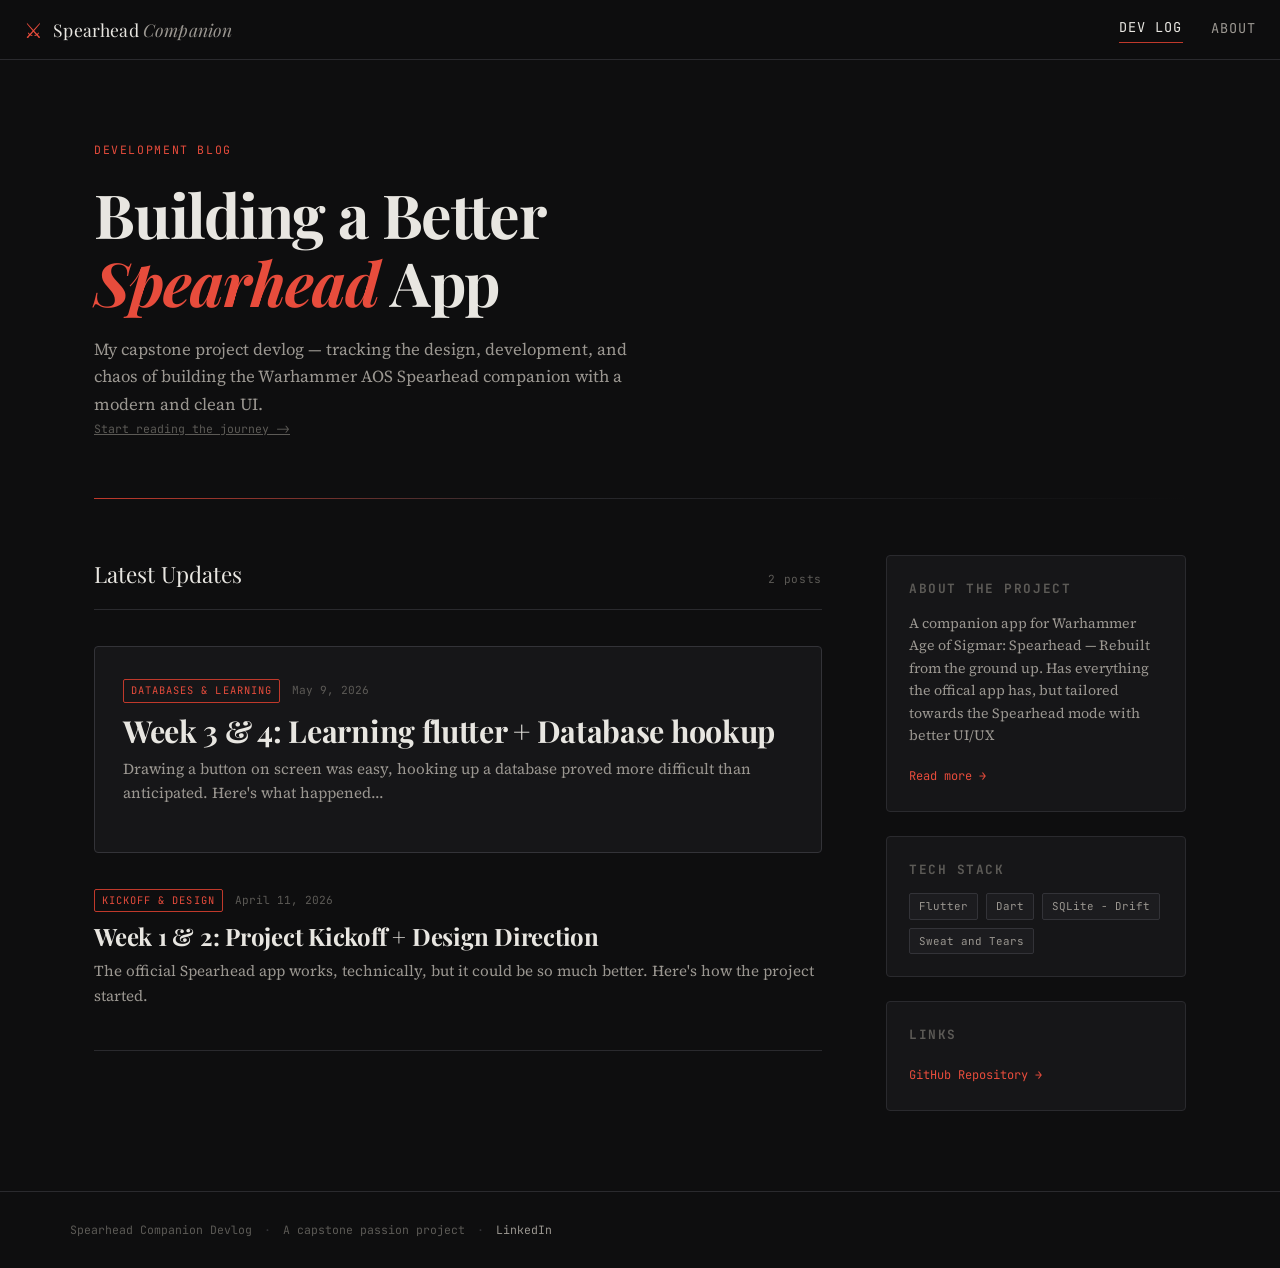
==== index.html @ eaeff4f4 "Init Week 1 and 2 done, need to finish3 & 4, and hookup giscus before publishing" ====
<!DOCTYPE html>
<html lang="en">
<head>
  <meta charset="UTF-8" />
  <meta name="viewport" content="width=device-width, initial-scale=1.0" />
  <title>Spearhead Companion — Dev Blog</title>
  <link rel="preconnect" href="https://fonts.googleapis.com" />
  <link href="https://fonts.googleapis.com/css2?family=Playfair+Display:ital,wght@0,400;0,700;1,400&family=Source+Serif+4:ital,opsz,wght@0,8..60,300;0,8..60,400;1,8..60,300&family=JetBrains+Mono:wght@400;500&display=swap" rel="stylesheet" />
  <link rel="stylesheet" href="assets/css/main.css" />
</head>
<body>

  <!-- NAV -->
  <nav class="site-nav">
    <a href="index.html" class="nav-brand">
      <span class="brand-icon">⚔</span>
      <span class="brand-text">Spearhead <em>Companion</em></span>
    </a>
    <div class="nav-links">
      <a href="index.html" class="nav-link active">Dev Log</a>
      <a href="about.html" class="nav-link">About</a>
    </div>
  </nav>

  <!-- HERO -->
  <header class="hero">
    <div class="hero-inner">
      <p class="hero-eyebrow">Development Blog</p>
      <h1 class="hero-title">Building a Better<br /><em>Spearhead</em> App</h1>
      <p class="hero-sub">My capstone project devlog — tracking the design, development, and chaos of building the Warhammer AOS Spearhead companion with a modern and clean UI. <a href="post.html?slug=week-1-kickoff" class="footer-inner"><u>Start reading the journey -></u></a></p>
    </div>
    <div class="hero-rule"></div>
  </header>

  <!-- MAIN CONTENT -->
  <main class="main-layout">
    <section class="posts-section">
      <div class="section-header">
        <h2 class="section-title">Latest Updates</h2>
        <span class="post-count" id="post-count">Loading…</span>
      </div>
      <div class="posts-grid" id="posts-grid">
        <div class="loading-state">
          <div class="loading-spinner"></div>
          <p>Fetching dispatches from the war room…</p>
        </div>
      </div>
    </section>

    <aside class="sidebar">
      <div class="sidebar-card">
        <h3 class="sidebar-heading">About the Project</h3>
        <p>A companion app for Warhammer Age of Sigmar: Spearhead — Rebuilt from the ground up. Has everything the offical app has, but tailored towards the Spearhead mode with better UI/UX</p>
        <a href="about.html" class="sidebar-link">Read more →</a>
      </div>

      <div class="sidebar-card">
        <h3 class="sidebar-heading">Tech Stack</h3>
        <ul class="tag-list">
          <li class="tag">Flutter</li>
          <li class="tag">Dart</li>
          <li class="tag">SQLite - Drift</li>
          <li class="tag">Sweat and Tears</li>
        </ul>
      </div>

      <div class="sidebar-card">
        <h3 class="sidebar-heading">Links</h3>
        <a href="https://github.com/Amandaleeanne/Warhammer-AOSpearhead-Companion" class="sidebar-link ext-link" target="_blank">GitHub Repository →</a>
      </div>
    </aside>
  </main>

  <footer class="site-footer">
    <div class="footer-inner">
      <span>Spearhead Companion Devlog</span>
      <span class="footer-divider">·</span>
      <span>A capstone passion project</span>
      <span class="footer-divider">·</span>
      <span><a href="https://www.linkedin.com/in/amandaleeanne-schock-86422a244/" class="footer-back">LinkedIn</a></span>
    </div>
  </footer>

  <script src="assets/js/posts.js"></script>
  <script src="assets/js/home.js"></script>
</body>
</html>
---- assets/css/main.css ----
/* ============================================
   SPEARHEAD DEVLOG — MAIN STYLES
   Dark editorial, Warhammer-adjacent, Medium-clean
   ============================================ */

:root {
  --bg:          #0e0e0f;
  --bg-card:     #161618;
  --bg-hover:    #1c1c1f;
  --border:      #2a2a2e;
  --border-light:#333338;

  --text-primary:   #e8e6e1;
  --text-secondary: #9b9791;
  --text-muted:     #5c5a56;

  --accent:       #c0392b;
  --accent-light: #e74c3c;
  --accent-glow:  rgba(192, 57, 43, 0.15);

  --font-display: 'Playfair Display', Georgia, serif;
  --font-body:    'Source Serif 4', Georgia, serif;
  --font-mono:    'JetBrains Mono', monospace;

  --max-w: 1140px;
  --gutter: 24px;
  --radius: 4px;
}

*, *::before, *::after { box-sizing: border-box; margin: 0; padding: 0; }

html { scroll-behavior: smooth; }

body {
  background: var(--bg);
  color: var(--text-primary);
  font-family: var(--font-body);
  font-size: 18px;
  line-height: 1.7;
  min-height: 100vh;
  -webkit-font-smoothing: antialiased;
}

a { color: inherit; text-decoration: none; }
img { max-width: 100%; display: block; }

/* ── SCROLLBAR ── */
::-webkit-scrollbar { width: 6px; }
::-webkit-scrollbar-track { background: var(--bg); }
::-webkit-scrollbar-thumb { background: var(--border-light); border-radius: 3px; }

/* ============================================
   NAV
   ============================================ */
.site-nav {
  position: sticky;
  top: 0;
  z-index: 100;
  display: flex;
  align-items: center;
  justify-content: space-between;
  padding: 0 var(--gutter);
  height: 60px;
  background: rgba(14, 14, 15, 0.92);
  backdrop-filter: blur(12px);
  border-bottom: 1px solid var(--border);
}

.nav-brand {
  display: flex;
  align-items: center;
  gap: 10px;
  font-family: var(--font-display);
  font-size: 1.1rem;
  letter-spacing: 0.01em;
  transition: opacity 0.2s;
}
.nav-brand:hover { opacity: 0.8; }

.brand-icon {
  font-size: 1.3rem;
  color: var(--accent-light);
  line-height: 1;
}

.brand-text em {
  font-style: italic;
  color: var(--text-secondary);
}

.nav-links {
  display: flex;
  align-items: center;
  gap: 28px;
}

.nav-link {
  font-family: var(--font-mono);
  font-size: 0.85rem;
  letter-spacing: 0.08em;
  text-transform: uppercase;
  color: var(--text-secondary);
  transition: color 0.2s;
  padding-bottom: 2px;
}
.nav-link:hover,
.nav-link.active {
  color: var(--text-primary);
}
.nav-link.active {
  border-bottom: 1px solid var(--accent);
}

/* ============================================
   HERO
   ============================================ */
.hero {
  padding: 80px var(--gutter) 0;
  max-width: var(--max-w);
  margin: 0 auto;
}

.hero-inner {
  max-width: 680px;
}

.hero-eyebrow {
  font-family: var(--font-mono);
  font-size: 0.72rem;
  letter-spacing: 0.14em;
  text-transform: uppercase;
  color: var(--accent-light);
  margin-bottom: 20px;
}

.hero-title {
  font-family: var(--font-display);
  font-size: clamp(2.4rem, 5vw, 3.8rem);
  font-weight: 700;
  line-height: 1.12;
  letter-spacing: -0.02em;
  color: var(--text-primary);
  margin-bottom: 20px;
}
.hero-title em {
  font-style: italic;
  color: var(--accent-light);
}

.hero-sub {
  font-size: 1.05rem;
  color: var(--text-secondary);
  line-height: 1.65;
  max-width: 560px;
}

.hero-rule {
  margin-top: 60px;
  height: 1px;
  background: linear-gradient(to right, var(--accent) 0%, var(--border) 40%, transparent 100%);
}

/* ============================================
   MAIN LAYOUT
   ============================================ */
.main-layout {
  max-width: var(--max-w);
  margin: 0 auto;
  padding: 56px var(--gutter) 80px;
  display: grid;
  grid-template-columns: 1fr 300px;
  gap: 64px;
  align-items: start;
}

/* ============================================
   POSTS SECTION
   ============================================ */
.section-header {
  display: flex;
  align-items: baseline;
  justify-content: space-between;
  margin-bottom: 36px;
  padding-bottom: 16px;
  border-bottom: 1px solid var(--border);
}

.section-title {
  font-family: var(--font-display);
  font-size: 1.4rem;
  font-weight: 400;
  color: var(--text-primary);
}

.post-count {
  font-family: var(--font-mono);
  font-size: 0.7rem;
  color: var(--text-muted);
  letter-spacing: 0.06em;
}

/* ── POST CARDS ── */
.posts-grid {
  display: flex;
  flex-direction: column;
  gap: 0;
}

.post-card {
  display: grid;
  grid-template-columns: 1fr;
  padding: 28px 0;
  border-bottom: 1px solid var(--border);
  cursor: pointer;
  transition: background 0.15s;
  text-decoration: none;
  color: inherit;
}
.post-card:hover { background: none; }
.post-card:hover .post-card-title { color: var(--accent-light); }
.post-card:first-child { padding-top: 0; }

.post-card-meta {
  display: flex;
  align-items: center;
  gap: 12px;
  margin-bottom: 10px;
}

.post-card-tag {
  font-family: var(--font-mono);
  font-size: 0.65rem;
  letter-spacing: 0.1em;
  text-transform: uppercase;
  color: var(--accent-light);
  border: 1px solid var(--accent);
  padding: 2px 7px;
  border-radius: 2px;
}

.post-card-date {
  font-family: var(--font-mono);
  font-size: 0.7rem;
  color: var(--text-muted);
}

.post-card-title {
  font-family: var(--font-display);
  font-size: 1.5rem;
  font-weight: 700;
  line-height: 1.2;
  letter-spacing: -0.01em;
  margin-bottom: 8px;
  transition: color 0.2s;
}

.post-card-excerpt {
  font-size: 0.95rem;
  color: var(--text-secondary);
  line-height: 1.6;
  display: -webkit-box;
  -webkit-line-clamp: 2;
  -webkit-box-orient: vertical;
  overflow: hidden;
}

.post-card-footer {
  display: flex;
  align-items: center;
  gap: 16px;
  margin-top: 14px;
}

.post-card-readtime {
  font-family: var(--font-mono);
  font-size: 0.68rem;
  color: var(--text-muted);
}

.post-card-video-badge {
  font-family: var(--font-mono);
  font-size: 0.65rem;
  color: var(--text-muted);
  display: flex;
  align-items: center;
  gap: 5px;
}
.post-card-video-badge::before {
  content: '▶';
  color: var(--accent-light);
  font-size: 0.6rem;
}

/* ── FEATURED CARD (first post) ── */
.post-card.featured {
  padding: 32px 28px;
  background: var(--bg-card);
  border: 1px solid var(--border-light);
  border-radius: var(--radius);
  margin-bottom: 8px;
}
.post-card.featured .post-card-title { font-size: 1.9rem; }

/* ── LOADING STATE ── */
.loading-state {
  display: flex;
  flex-direction: column;
  align-items: center;
  gap: 16px;
  padding: 60px 0;
  color: var(--text-muted);
  font-size: 0.9rem;
  font-family: var(--font-mono);
}

.loading-spinner {
  width: 28px;
  height: 28px;
  border: 2px solid var(--border);
  border-top-color: var(--accent);
  border-radius: 50%;
  animation: spin 0.8s linear infinite;
}

@keyframes spin { to { transform: rotate(360deg); } }

/* ── EMPTY STATE ── */
.empty-state {
  text-align: center;
  padding: 80px 20px;
  color: var(--text-muted);
}
.empty-state h3 {
  font-family: var(--font-display);
  font-size: 1.4rem;
  margin-bottom: 12px;
  color: var(--text-secondary);
}

/* ============================================
   SIDEBAR
   ============================================ */
.sidebar {
  display: flex;
  flex-direction: column;
  gap: 24px;
  position: sticky;
  top: 84px;
}

.sidebar-card {
  background: var(--bg-card);
  border: 1px solid var(--border);
  border-radius: var(--radius);
  padding: 22px;
}

.sidebar-heading {
  font-family: var(--font-mono);
  font-size: 0.80rem;
  letter-spacing: 0.12em;
  text-transform: uppercase;
  color: var(--text-muted);
  margin-bottom: 12px;
}

.sidebar-card p {
  font-size: 0.88rem;
  color: var(--text-secondary);
  line-height: 1.6;
  margin-bottom: 12px;
}

.sidebar-link {
  font-family: var(--font-mono);
  font-size: 0.75rem;
  color: var(--accent-light);
  transition: opacity 0.2s;
}
.sidebar-link:hover { opacity: 0.75; }

.tag-list {
  list-style: none;
  display: flex;
  flex-wrap: wrap;
  gap: 8px;
}

.tag {
  font-family: var(--font-mono);
  font-size: 0.68rem;
  padding: 3px 9px;
  background: var(--bg-hover);
  border: 1px solid var(--border-light);
  border-radius: 2px;
  color: var(--text-secondary);
}

/* ============================================
   FOOTER
   ============================================ */
.site-footer {
  border-top: 1px solid var(--border);
  padding: 28px var(--gutter);
}

.footer-inner {
  max-width: var(--max-w);
  margin: 0 auto;
  display: flex;
  align-items: center;
  gap: 12px;
  font-family: var(--font-mono);
  font-size: 0.72rem;
  color: var(--text-muted);
}

.footer-divider { color: var(--border-light); }

.footer-back {
  color: var(--text-secondary);
  transition: color 0.2s;
}
.footer-back:hover { color: var(--accent-light); }

/* ============================================
   RESPONSIVE
   ============================================ */
@media (max-width: 900px) {
  .main-layout {
    grid-template-columns: 1fr;
    gap: 48px;
  }
  .sidebar { position: static; }
}

@media (max-width: 600px) {
  .hero { padding-top: 48px; }
  .hero-title { font-size: 2rem; }
  .post-card.featured { padding: 20px; }
  .post-card.featured .post-card-title { font-size: 1.5rem; }
  .nav-links { gap: 16px; }
}
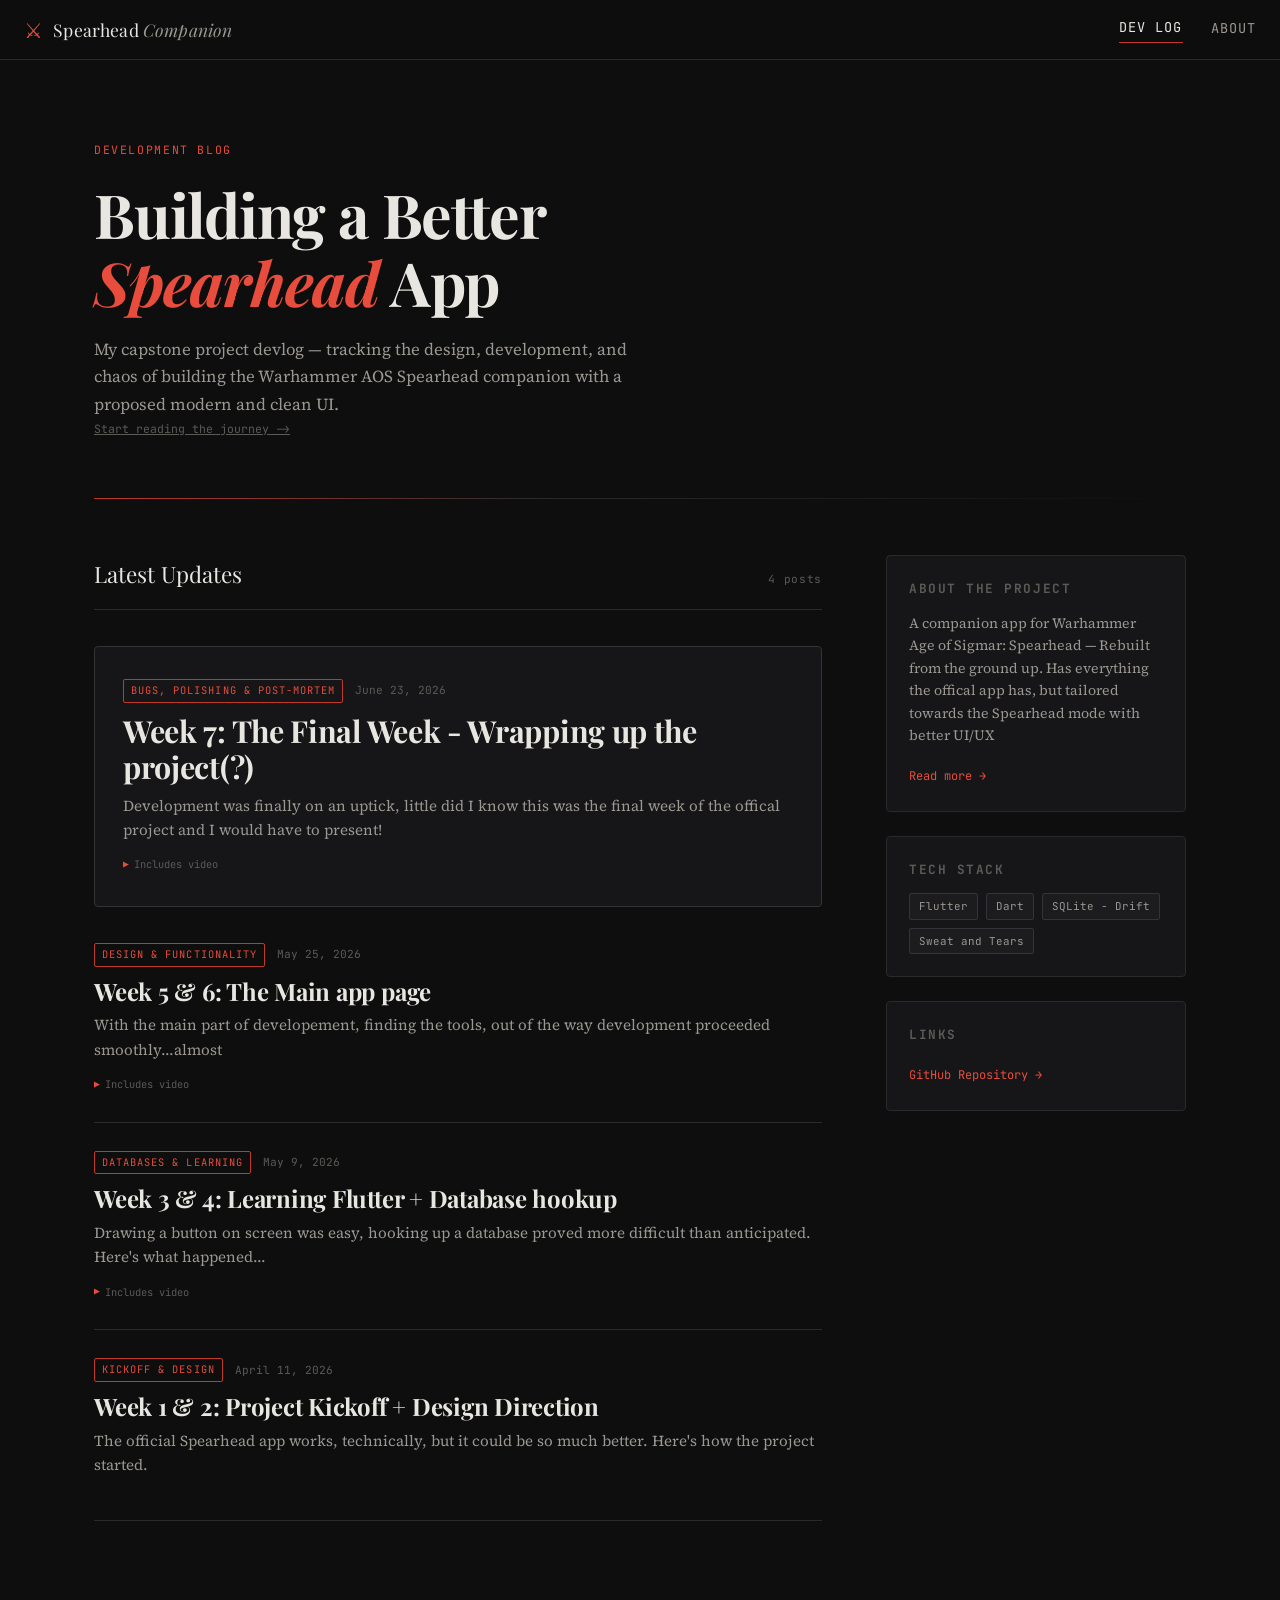
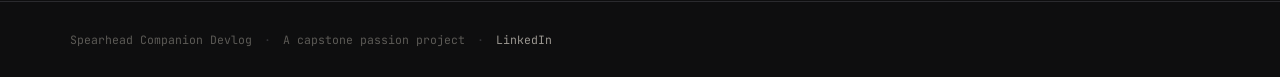
==== commit b314810c: "Update project description in index.html" ====
--- a/index.html
+++ b/index.html
@@ -27,7 +27,7 @@
     <div class="hero-inner">
       <p class="hero-eyebrow">Development Blog</p>
       <h1 class="hero-title">Building a Better<br /><em>Spearhead</em> App</h1>
-      <p class="hero-sub">My capstone project devlog — tracking the design, development, and chaos of building the Warhammer AOS Spearhead companion with a modern and clean UI. <a href="post.html?slug=week-1-kickoff" class="footer-inner"><u>Start reading the journey -></u></a></p>
+      <p class="hero-sub">My capstone project devlog — tracking the design, development, and chaos of building the Warhammer AOS Spearhead companion with a proposed modern and clean UI. <a href="post.html?slug=week-1-kickoff" class="footer-inner"><u>Start reading the journey -></u></a></p>
     </div>
     <div class="hero-rule"></div>
   </header>
